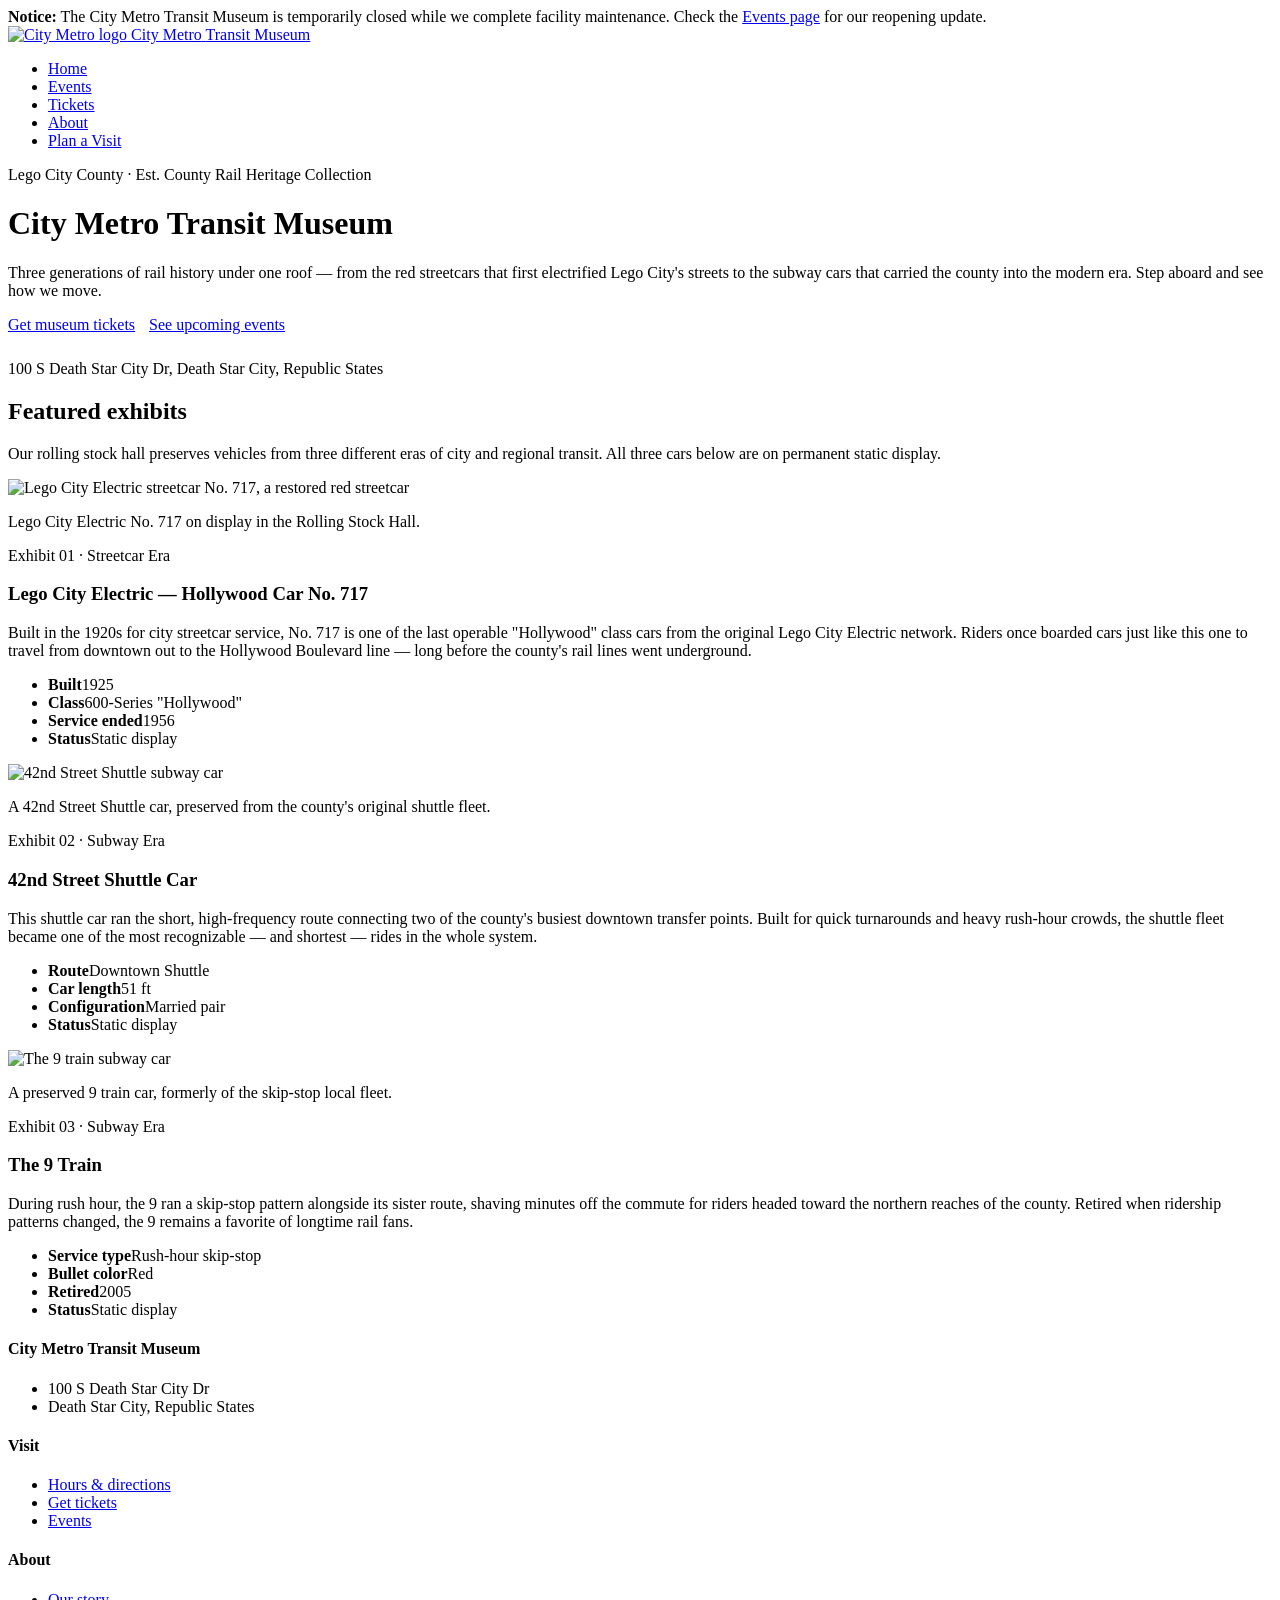
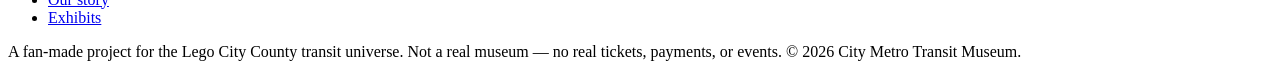
==== index.html @ b63b747e "Create index.html" ====
<!DOCTYPE html>
<html lang="en">
<head>
<meta charset="UTF-8">
<meta name="viewport" content="width=device-width, initial-scale=1">
<title>City Metro Transit Museum</title>
<meta name="description" content="City Metro Transit Museum — celebrating the rail and streetcar history of Lego City County.">
<link rel="stylesheet" href="styles.css">
</head>
<body data-page="home">

<div class="closure-banner">
  <strong>Notice:</strong> The City Metro Transit Museum is temporarily closed while we complete facility maintenance. Check the <a href="events.html">Events page</a> for our reopening update.
</div>

<header class="site-header">
  <div class="header-inner">
    <a class="brand" href="index.html">
      <img src="assets/logo.png" alt="City Metro logo">
      <span class="brand-text">
        <span class="line1">City Metro</span>
        <span class="line2">Transit Museum</span>
      </span>
    </a>
    <nav class="main-nav">
      <ul>
        <li><a href="index.html" data-page="home">Home</a></li>
        <li><a href="events.html" data-page="events">Events</a></li>
        <li><a href="tickets.html" data-page="tickets">Tickets</a></li>
        <li><a href="about.html" data-page="about">About</a></li>
        <li><a href="visit.html" data-page="visit">Plan a Visit</a></li>
      </ul>
    </nav>
  </div>
</header>

<div class="hero">
  <div class="hero-inner">
    <p class="eyebrow">Lego City County · Est. County Rail Heritage Collection</p>
    <h1>City Metro Transit Museum</h1>
    <p>Three generations of rail history under one roof — from the red streetcars that first electrified Lego City's streets to the subway cars that carried the county into the modern era. Step aboard and see how we move.</p>
    <a class="btn" href="tickets.html">Get museum tickets</a>
    <a class="btn secondary" href="events.html" style="margin-left:10px;">See upcoming events</a>
    <p class="addr" style="margin-top:26px;">100 S Death Star City Dr, Death Star City, Republic States</p>
  </div>
</div>

<main>
  <section id="exhibits">
    <h2 class="section-title">Featured exhibits</h2>
    <p class="section-sub">Our rolling stock hall preserves vehicles from three different eras of city and regional transit. All three cars below are on permanent static display.</p>

    <div class="exhibit">
      <div class="exhibit-media">
        <img src="https://commons.wikimedia.org/wiki/Special:FilePath/Pacific%20Electric%201001.jpg" alt="Lego City Electric streetcar No. 717, a restored red streetcar">
        <p class="cap">Lego City Electric No. 717 on display in the Rolling Stock Hall.</p>
      </div>
      <div class="exhibit-copy">
        <span class="tag">Exhibit 01 · Streetcar Era</span>
        <h3>Lego City Electric — Hollywood Car No. 717</h3>
        <p>Built in the 1920s for city streetcar service, No. 717 is one of the last operable "Hollywood" class cars from the original Lego City Electric network. Riders once boarded cars just like this one to travel from downtown out to the Hollywood Boulevard line — long before the county's rail lines went underground.</p>
        <ul class="spec-list">
          <li><strong>Built</strong>1925</li>
          <li><strong>Class</strong>600-Series "Hollywood"</li>
          <li><strong>Service ended</strong>1956</li>
          <li><strong>Status</strong>Static display</li>
        </ul>
      </div>
    </div>

    <div class="exhibit reverse">
      <div class="exhibit-media">
        <img src="https://commons.wikimedia.org/wiki/Special:FilePath/NYCS%2042nd%20Street%20Shuttle%20at%20Times%20Square.jpg" alt="42nd Street Shuttle subway car">
        <p class="cap">A 42nd Street Shuttle car, preserved from the county's original shuttle fleet.</p>
      </div>
      <div class="exhibit-copy">
        <span class="tag">Exhibit 02 · Subway Era</span>
        <h3>42nd Street Shuttle Car</h3>
        <p>This shuttle car ran the short, high-frequency route connecting two of the county's busiest downtown transfer points. Built for quick turnarounds and heavy rush-hour crowds, the shuttle fleet became one of the most recognizable — and shortest — rides in the whole system.</p>
        <ul class="spec-list">
          <li><strong>Route</strong>Downtown Shuttle</li>
          <li><strong>Car length</strong>51 ft</li>
          <li><strong>Configuration</strong>Married pair</li>
          <li><strong>Status</strong>Static display</li>
        </ul>
      </div>
    </div>

    <div class="exhibit">
      <div class="exhibit-media">
        <img src="https://commons.wikimedia.org/wiki/Special:FilePath/NYC%20Subway%20R62%20train%20at%20South%20Ferry%20Station.jpg" alt="The 9 train subway car">
        <p class="cap">A preserved 9 train car, formerly of the skip-stop local fleet.</p>
      </div>
      <div class="exhibit-copy">
        <span class="tag">Exhibit 03 · Subway Era</span>
        <h3>The 9 Train</h3>
        <p>During rush hour, the 9 ran a skip-stop pattern alongside its sister route, shaving minutes off the commute for riders headed toward the northern reaches of the county. Retired when ridership patterns changed, the 9 remains a favorite of longtime rail fans.</p>
        <ul class="spec-list">
          <li><strong>Service type</strong>Rush-hour skip-stop</li>
          <li><strong>Bullet color</strong>Red</li>
          <li><strong>Retired</strong>2005</li>
          <li><strong>Status</strong>Static display</li>
        </ul>
      </div>
    </div>
  </section>
</main>

<footer class="site-footer">
  <div class="footer-inner">
    <div class="footer-col">
      <h4>City Metro Transit Museum</h4>
      <ul>
        <li>100 S Death Star City Dr</li>
        <li>Death Star City, Republic States</li>
      </ul>
    </div>
    <div class="footer-col">
      <h4>Visit</h4>
      <ul>
        <li><a href="visit.html">Hours &amp; directions</a></li>
        <li><a href="tickets.html">Get tickets</a></li>
        <li><a href="events.html">Events</a></li>
      </ul>
    </div>
    <div class="footer-col">
      <h4>About</h4>
      <ul>
        <li><a href="about.html">Our story</a></li>
        <li><a href="index.html#exhibits">Exhibits</a></li>
      </ul>
    </div>
  </div>
  <div class="footer-bottom">
    A fan-made project for the Lego City County transit universe. Not a real museum — no real tickets, payments, or events. &copy; 2026 City Metro Transit Museum.
  </div>
</footer>

<script src="script.js"></script>
</body>
</html>
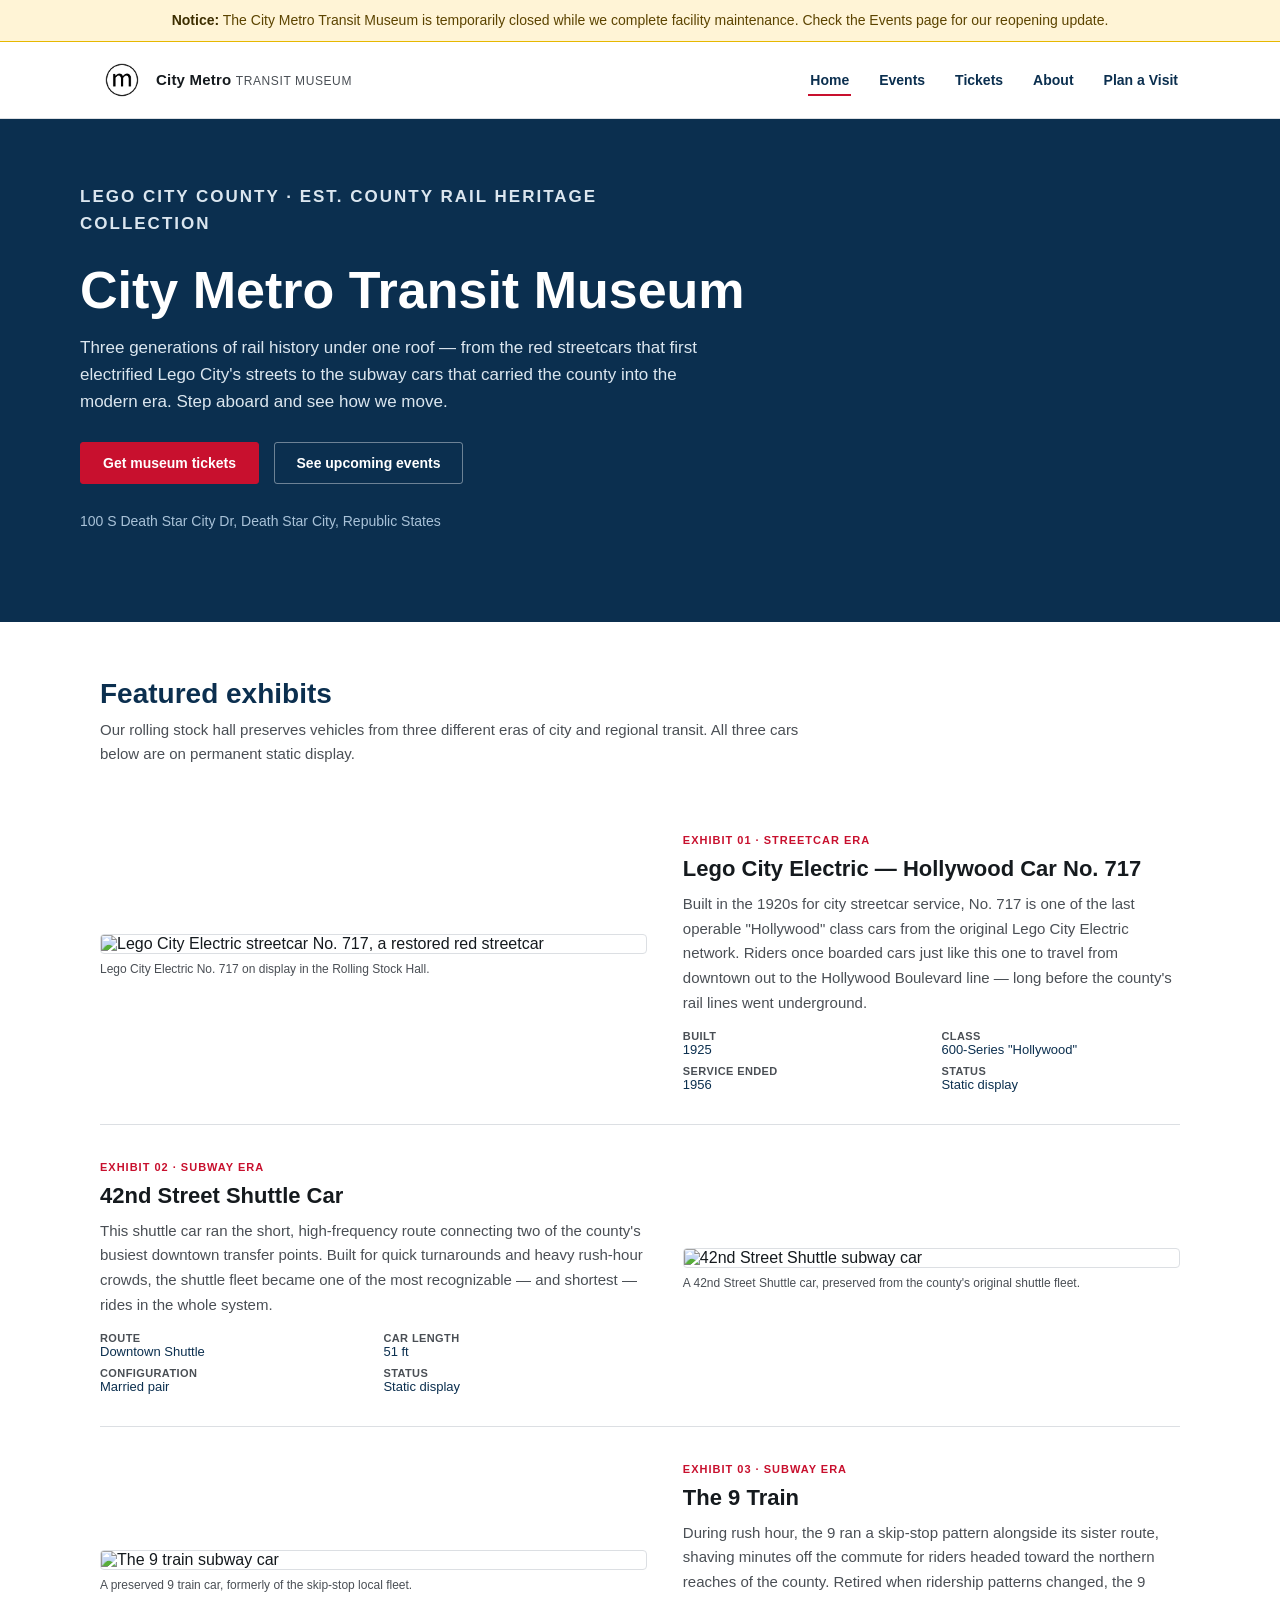
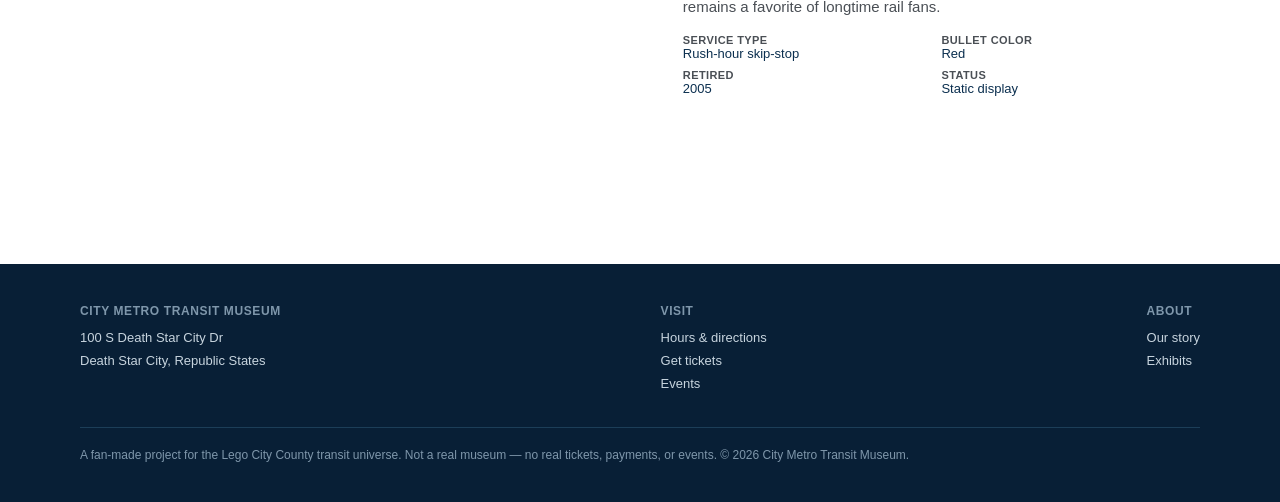
==== commit 1822b861: "Update index.html" ====
--- a/index.html
+++ b/index.html
@@ -16,7 +16,7 @@
 <header class="site-header">
   <div class="header-inner">
     <a class="brand" href="index.html">
-      <img src="assets/logo.png" alt="City Metro logo">
+      <img src="logo.png" alt="City Metro logo">
       <span class="brand-text">
         <span class="line1">City Metro</span>
         <span class="line2">Transit Museum</span>
--- a/styles.css
+++ b/styles.css
@@ -0,0 +1,375 @@
+/* City Metro Transit Museum — shared styles
+   Font: Helvetica, per house style. White background throughout. */
+
+:root{
+  --navy:#0b2f4f;
+  --navy-dark:#081f36;
+  --red:#c8102e;
+  --gray-line:#dcdfe3;
+  --gray-text:#4a4f55;
+  --ink:#151a1e;
+  --amber:#fff4d6;
+  --amber-border:#e6b800;
+}
+
+*{ box-sizing:border-box; }
+
+html,body{
+  margin:0;
+  padding:0;
+  background:#ffffff;
+  color:var(--ink);
+  font-family:"Helvetica Neue", Helvetica, Arial, sans-serif;
+  -webkit-font-smoothing:antialiased;
+}
+
+a{ color:inherit; text-decoration:none; }
+img{ max-width:100%; display:block; }
+
+/* ---------- Closure banner ---------- */
+.closure-banner{
+  background:var(--amber);
+  border-bottom:1px solid var(--amber-border);
+  color:#5c4400;
+  padding:10px 20px;
+  font-size:14px;
+  text-align:center;
+  line-height:1.5;
+}
+.closure-banner strong{ color:#3d2e00; }
+
+/* ---------- Header / nav ---------- */
+header.site-header{
+  border-bottom:1px solid var(--gray-line);
+  background:#fff;
+}
+.header-inner{
+  max-width:1120px;
+  margin:0 auto;
+  padding:16px 20px;
+  display:flex;
+  align-items:center;
+  justify-content:space-between;
+  gap:20px;
+}
+.brand{
+  display:flex;
+  align-items:center;
+  gap:12px;
+}
+.brand img{ width:44px; height:44px; }
+.brand .brand-text{ line-height:1.15; }
+.brand .brand-text .line1{
+  font-weight:700;
+  font-size:15px;
+  letter-spacing:.2px;
+}
+.brand .brand-text .line2{
+  font-size:12px;
+  color:var(--gray-text);
+  letter-spacing:.6px;
+  text-transform:uppercase;
+}
+nav.main-nav ul{
+  list-style:none;
+  display:flex;
+  gap:26px;
+  margin:0;
+  padding:0;
+}
+nav.main-nav a{
+  font-size:14px;
+  font-weight:600;
+  color:var(--navy);
+  padding:6px 2px;
+  border-bottom:2px solid transparent;
+}
+nav.main-nav a:hover,
+nav.main-nav a.active{
+  border-bottom:2px solid var(--red);
+}
+.nav-toggle{ display:none; }
+
+@media (max-width:760px){
+  .header-inner{ flex-wrap:wrap; }
+  nav.main-nav ul{
+    flex-wrap:wrap;
+    gap:14px 18px;
+    width:100%;
+    padding-top:10px;
+    border-top:1px solid var(--gray-line);
+  }
+}
+
+/* ---------- Hero ---------- */
+.hero{
+  background:var(--navy);
+  color:#fff;
+  padding:64px 20px;
+}
+.hero-inner{
+  max-width:1120px;
+  margin:0 auto;
+}
+.eyebrow{
+  text-transform:uppercase;
+  letter-spacing:2px;
+  font-size:12px;
+  font-weight:700;
+  color:#a9c2d8;
+  margin:0 0 14px;
+}
+.hero h1{
+  font-size:clamp(30px,5vw,52px);
+  margin:0 0 16px;
+  font-weight:800;
+  line-height:1.05;
+}
+.hero p{
+  max-width:640px;
+  font-size:17px;
+  line-height:1.6;
+  color:#dbe6ef;
+  margin:0 0 26px;
+}
+.hero .addr{
+  font-size:14px;
+  color:#a9c2d8;
+}
+.btn{
+  display:inline-block;
+  background:var(--red);
+  color:#fff;
+  font-weight:700;
+  font-size:14px;
+  padding:12px 22px;
+  border-radius:3px;
+  border:1px solid var(--red);
+}
+.btn:hover{ background:#a70d25; border-color:#a70d25; }
+.btn.secondary{
+  background:transparent;
+  border:1px solid #ffffff66;
+  color:#fff;
+}
+.btn.secondary:hover{ border-color:#fff; }
+
+/* ---------- Sections ---------- */
+main{ max-width:1120px; margin:0 auto; padding:56px 20px; }
+section + section{ margin-top:64px; }
+h2.section-title{
+  font-size:28px;
+  font-weight:800;
+  margin:0 0 8px;
+  color:var(--navy);
+}
+p.section-sub{
+  color:var(--gray-text);
+  font-size:15px;
+  margin:0 0 32px;
+  max-width:720px;
+  line-height:1.6;
+}
+
+/* ---------- Exhibit cards ---------- */
+.exhibit{
+  display:grid;
+  grid-template-columns:1.1fr 1fr;
+  gap:36px;
+  align-items:center;
+  padding:32px 0;
+  border-top:1px solid var(--gray-line);
+}
+.exhibit:first-of-type{ border-top:none; }
+.exhibit.reverse .exhibit-media{ order:2; }
+.exhibit.reverse .exhibit-copy{ order:1; }
+.exhibit-media img{
+  width:100%;
+  border-radius:4px;
+  border:1px solid var(--gray-line);
+}
+.exhibit-media .cap{
+  font-size:12px;
+  color:var(--gray-text);
+  margin-top:8px;
+}
+.exhibit-copy .tag{
+  display:inline-block;
+  font-size:11px;
+  font-weight:700;
+  letter-spacing:1px;
+  text-transform:uppercase;
+  color:var(--red);
+  margin-bottom:10px;
+}
+.exhibit-copy h3{
+  font-size:22px;
+  margin:0 0 10px;
+  color:var(--ink);
+}
+.exhibit-copy p{
+  font-size:15px;
+  line-height:1.65;
+  color:var(--gray-text);
+  margin:0 0 14px;
+}
+.spec-list{
+  list-style:none;
+  margin:14px 0 0;
+  padding:0;
+  font-size:13px;
+  color:var(--navy);
+  display:grid;
+  grid-template-columns:1fr 1fr;
+  gap:8px 20px;
+}
+.spec-list li strong{ display:block; color:var(--gray-text); font-weight:600; font-size:11px; text-transform:uppercase; letter-spacing:.4px;}
+
+@media (max-width:760px){
+  .exhibit, .exhibit.reverse{ grid-template-columns:1fr; }
+  .exhibit.reverse .exhibit-media{ order:1; }
+  .exhibit.reverse .exhibit-copy{ order:2; }
+}
+
+/* ---------- Cards grid (about/visit pages) ---------- */
+.card-grid{
+  display:grid;
+  grid-template-columns:repeat(auto-fit,minmax(220px,1fr));
+  gap:20px;
+}
+.card{
+  border:1px solid var(--gray-line);
+  border-radius:4px;
+  padding:22px;
+}
+.card h3{ margin:0 0 8px; font-size:16px; color:var(--navy); }
+.card p{ margin:0; font-size:14px; color:var(--gray-text); line-height:1.6; }
+
+/* ---------- Forms ---------- */
+.form-card{
+  border:1px solid var(--gray-line);
+  border-radius:6px;
+  padding:28px;
+  max-width:640px;
+}
+.field{ margin-bottom:18px; }
+.field label{
+  display:block;
+  font-size:13px;
+  font-weight:700;
+  margin-bottom:6px;
+  color:var(--navy);
+}
+.field select, .field input{
+  width:100%;
+  padding:10px 12px;
+  border:1px solid var(--gray-line);
+  border-radius:3px;
+  font-size:14px;
+  font-family:inherit;
+}
+.price-line{
+  display:flex;
+  justify-content:space-between;
+  font-size:14px;
+  padding:10px 0;
+  border-top:1px solid var(--gray-line);
+}
+.price-line.total{ font-weight:800; font-size:16px; }
+.notice{
+  font-size:13px;
+  color:var(--gray-text);
+  background:#f4f6f8;
+  border:1px solid var(--gray-line);
+  border-radius:4px;
+  padding:14px 16px;
+  margin-top:20px;
+  line-height:1.6;
+}
+.ticket-out{
+  border:2px dashed var(--navy);
+  border-radius:6px;
+  padding:24px;
+  margin-top:24px;
+  display:none;
+}
+.ticket-out.show{ display:block; }
+.ticket-out .t-head{
+  display:flex;
+  justify-content:space-between;
+  align-items:flex-start;
+  border-bottom:1px dashed var(--gray-line);
+  padding-bottom:14px;
+  margin-bottom:14px;
+}
+.ticket-out .t-head .agency{ font-weight:800; color:var(--navy); font-size:15px;}
+.ticket-out .t-head .kind{ font-weight:800; color:var(--red); font-size:22px; text-transform:uppercase;}
+.ticket-row{ display:flex; justify-content:space-between; font-size:13px; padding:4px 0; color:var(--gray-text);}
+.ticket-row strong{ color:var(--ink); }
+.ticket-num{ font-family:"Courier New",monospace; letter-spacing:1px; }
+
+/* ---------- Events ---------- */
+.event-card{
+  border:1px solid var(--gray-line);
+  border-radius:6px;
+  padding:24px;
+  margin-bottom:18px;
+}
+.event-card.featured{
+  border-color:var(--red);
+  background:#fff7f7;
+}
+.event-date{
+  font-size:12px;
+  font-weight:800;
+  letter-spacing:.6px;
+  text-transform:uppercase;
+  color:var(--red);
+  margin-bottom:8px;
+}
+.event-card h3{ margin:0 0 8px; font-size:19px; color:var(--navy); }
+.event-card p{ margin:0 0 10px; font-size:14px; line-height:1.65; color:var(--gray-text); }
+.event-meta{
+  font-size:12px;
+  color:var(--gray-text);
+  border-top:1px solid var(--gray-line);
+  padding-top:10px;
+  margin-top:10px;
+}
+.event-meta span{ margin-right:16px; }
+
+/* ---------- Footer ---------- */
+footer.site-footer{
+  background:var(--navy-dark);
+  color:#c7d4de;
+  margin-top:80px;
+  padding:40px 20px;
+  font-size:13px;
+}
+.footer-inner{
+  max-width:1120px;
+  margin:0 auto;
+  display:flex;
+  justify-content:space-between;
+  flex-wrap:wrap;
+  gap:24px;
+}
+.footer-inner a{ color:#c7d4de; }
+.footer-inner a:hover{ color:#fff; }
+.footer-col h4{
+  font-size:12px;
+  text-transform:uppercase;
+  letter-spacing:.6px;
+  color:#7f97ab;
+  margin:0 0 12px;
+}
+.footer-col ul{ list-style:none; margin:0; padding:0; }
+.footer-col li{ margin-bottom:8px; }
+.footer-bottom{
+  max-width:1120px;
+  margin:28px auto 0;
+  padding-top:20px;
+  border-top:1px solid #1c3e58;
+  font-size:12px;
+  color:#7f97ab;
+}
